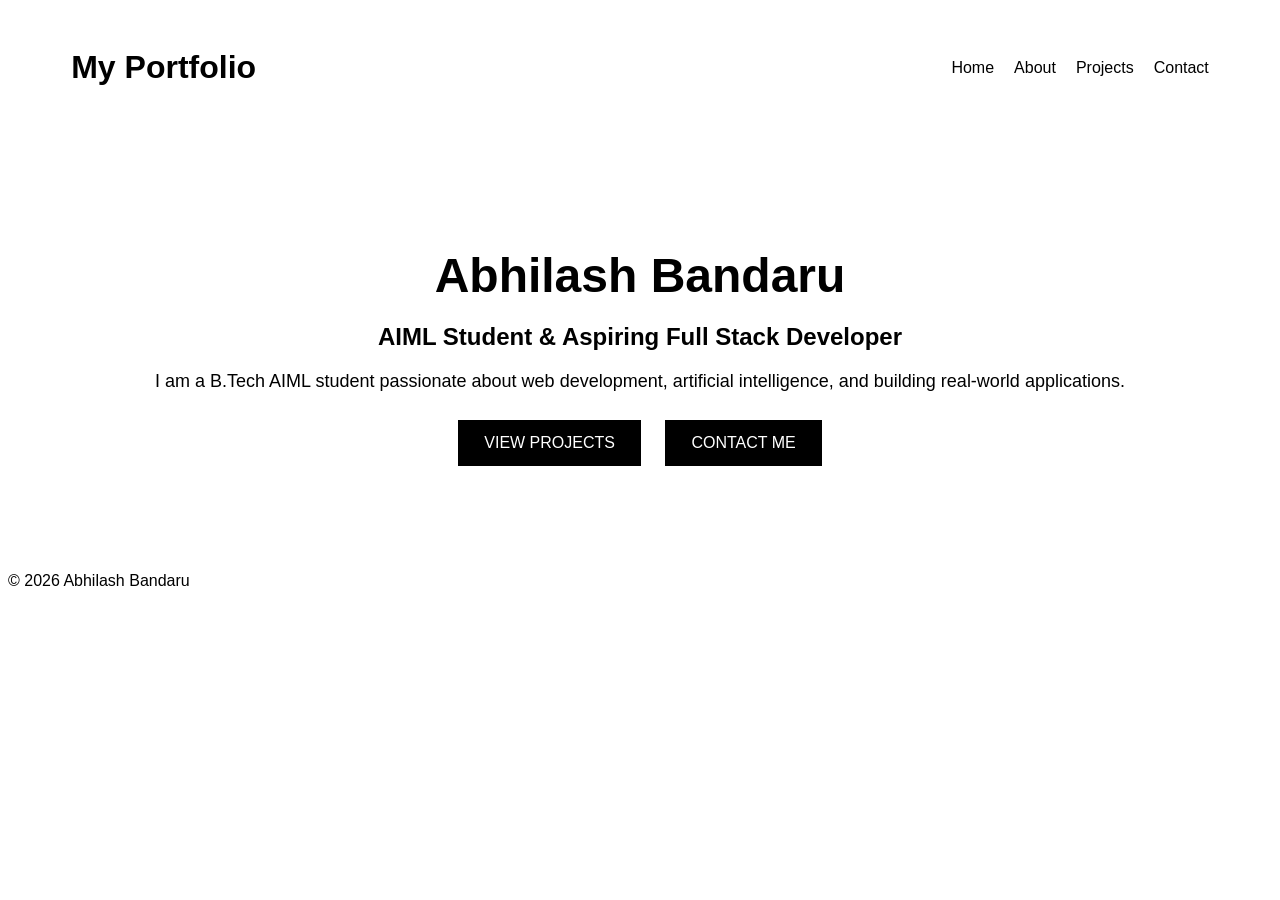
==== frontend/index.html @ 757606c3 "Improve portfolio layout with container" ====
<!DOCTYPE html>
<html lang="en">
<head>
  <meta charset="UTF-8">
  <title>Abhilash's Portfolio</title>
  <link rel="stylesheet" href="style.css">
  
</head>
<body>
  <header>
    
  <h1>My Portfolio</h1>
  <nav style="text-align: center;">
    <ul>
      <li><a href="index.html">Home</a></li>
      <li><a href="about.html">About</a></li>
      <li><a href="projects.html">Projects</a></li>
      <li><a href="contact.html">Contact</a></li>
    </ul>
  </nav>


  </header>
  <main>
    <section id="home" class="container">
        <h1>Abhilash Bandaru</h1>
        <h2>AIML Student & Aspiring Full Stack Developer</h2>
        <p>
    I am a B.Tech AIML student passionate about web development,
    artificial intelligence, and building real-world applications.
</p>
 <a href="projects.html" class="btn"> VIEW PROJECTS</a>

    <a href="contact.html" class="btn">CONTACT ME</a>
    </section>
   
  </main>
  <footer>
    <p>© 2026 Abhilash Bandaru</p>
</footer>
</body>
</html>
---- frontend/style.css ----
/*HOME PAGE */

#home {
    text-align: center;
    padding:80px 20px;

}
#home h1{
    font-size: 48px;
    margin-bottom: 10px;
}
#home h2{
    font-size:24px;
}
#home p{
    font-size: 18px;
}

body {
    font-family: Arial, sans-serif;
}
/* navigation bar*/

 nav ul {

    display: flex;
    gap:20px;
    list-style: none;
    padding: 0;    
    justify-content: center;
    align-items: center;

}
header{
    display:flex;
    justify-content: space-between;
    align-items:center;
     padding: 20px 5%;
}
nav a{
    text-decoration: none;
    color: black;
    transition: 0.3s;
}
nav a:hover {
    color:red;
}

/*ABOUT */

#about {
    padding: 60px 20px;
    text-align: center;
}
#about p {
    max-width: 700px;
    margin: 0 auto 15px;
    line-height: 1.6;
}

/* about-skills*/
#skills {
    padding: 40px 20px;
    text-align: center;
}
.skill-card {
        width: 200px;

    padding: 20px;

    
    border: 1px solid black;
    transition: 0.3s;
}
.skills-container {
    display: flex;
    justify-content: center;
    gap: 20px;
    flex-wrap: wrap;
}
.skill-card:hover {
    transform: translateY(-5px);
}

/* projects*/
#projects{
    padding: 60px 20px;
    text-align: center;
}
.projects-container{
    display: flex;
    gap:25px;
    justify-content: center;
    flex-wrap: wrap;
}
.projects-container article{
    width: 280px;
    padding:20px;
    border: 2px solid black;
    transition: 0.3s;
}
.projects-container article p {
    line-height: 1.6;
}

.projects-container article:hover{
    transform: translateY(-5px);
}

/* resposive design */

@media (max-width: 768px) {

    header {
        flex-direction: column;
    }

    nav ul {
        flex-wrap: wrap;
        gap: 10px;
    }

    #home h1 {
        font-size: 36px;
    }

    .projects-container article {
        width: 100%;
        max-width: 350px;
    }

    .skill-card {
        width: 100%;
        max-width: 250px;
    }

}

/* CONTACT STYLING*/
/* CONTACT STYLING*/
/* CONTACT STYLING*/
/* CONTACT STYLING*/

#contact {
    padding: 60px 20px;
    text-align: center;
}
#contact form{
    max-width: 500px;
    margin: 30px auto;
}
#contact form div {
    margin-bottom: 20px;
}
#contact label {
    display: block;
    margin-bottom: 8px;
    text-align: left;
}
#contact input,
#contact textarea {
    width: 100%;
    padding: 12px;
    font-size: 16px;
    box-sizing: border-box;
}
#contact textarea {
    resize: vertical;
}

#contact input:focus,
#contact textarea:focus {
    outline: 2px solid black;
}


/* BUTTON CLASS*/


.btn {
    display: inline-block;
    padding: 12px 24px;
    margin: 10px;
    background: black;
    color: white;
    border: 2px solid black;
    text-decoration: none;
    cursor: pointer;
    transition: 0.3s;
    font-size: 16px;
}
.btn:hover {
    background: white;
    color: black;
    transform: translateY(-3px);
}

.container {
    width: 90%;
    max-width: 1100px;
    margin: 0 auto;
}
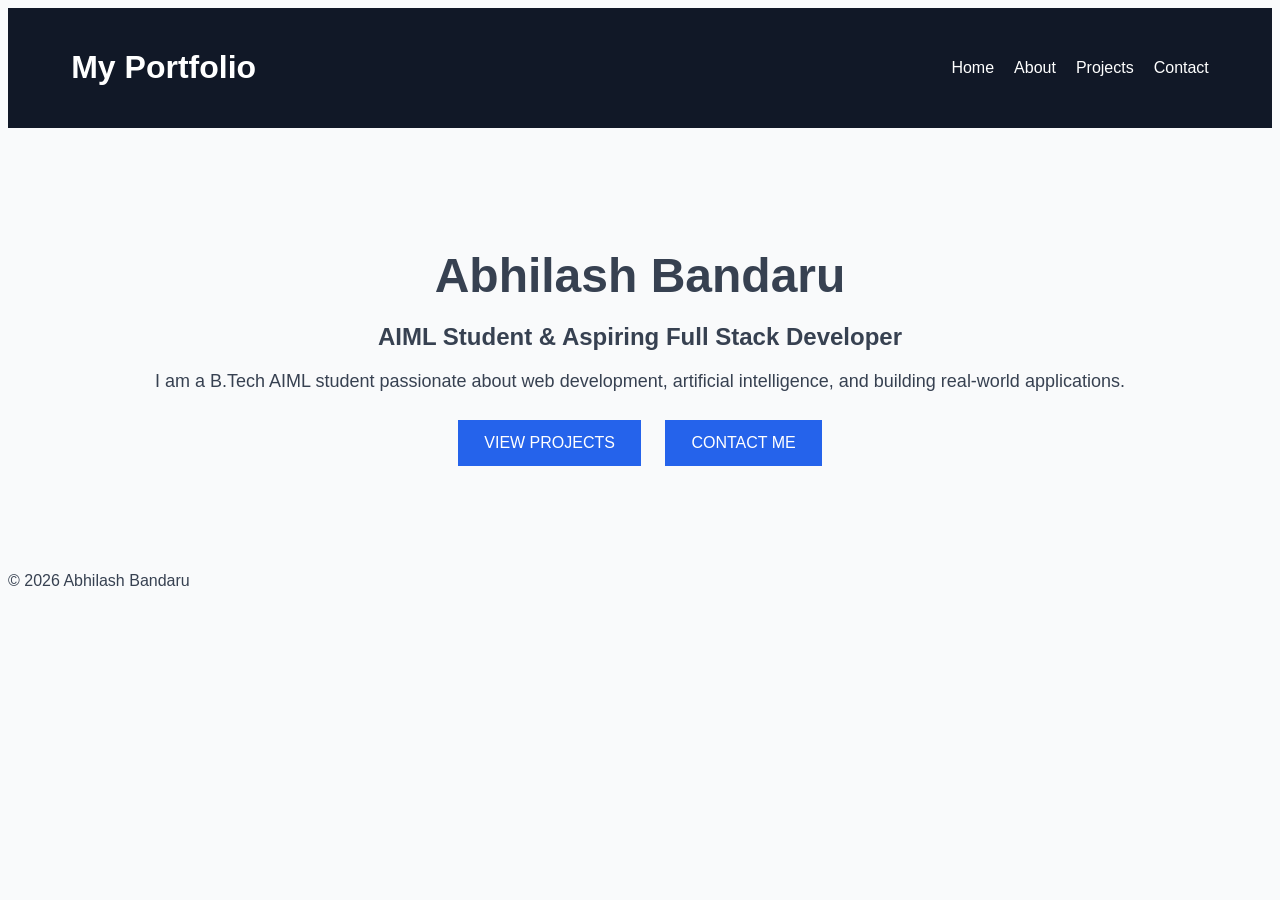
==== commit 47e0b764: "Refine home page styling" ====
--- a/frontend/index.html
+++ b/frontend/index.html
@@ -4,13 +4,11 @@
   <meta charset="UTF-8">
   <title>Abhilash's Portfolio</title>
   <link rel="stylesheet" href="style.css">
-  
 </head>
 <body>
   <header>
-    
   <h1>My Portfolio</h1>
-  <nav style="text-align: center;">
+  <nav>
     <ul>
       <li><a href="index.html">Home</a></li>
       <li><a href="about.html">About</a></li>
@@ -18,8 +16,6 @@
       <li><a href="contact.html">Contact</a></li>
     </ul>
   </nav>
-
-
   </header>
   <main>
     <section id="home" class="container">
@@ -30,10 +26,8 @@
     artificial intelligence, and building real-world applications.
 </p>
  <a href="projects.html" class="btn"> VIEW PROJECTS</a>
-
     <a href="contact.html" class="btn">CONTACT ME</a>
     </section>
-   
   </main>
   <footer>
     <p>© 2026 Abhilash Bandaru</p>
--- a/frontend/style.css
+++ b/frontend/style.css
@@ -1,3 +1,13 @@
+
+
+:root {
+    --primary-color: #2563eb;
+    --dark-color: #111827;
+    --light-color: #f9fafb;
+    --text-color: #374151;
+}
+
+
 
 /*HOME PAGE */
 
@@ -6,19 +16,21 @@
     padding:80px 20px;
 
 }
-#home h1{
+#home h1 {
     font-size: 48px;
     margin-bottom: 10px;
 }
-#home h2{
+#home h2 {
     font-size:24px;
 }
-#home p{
+#home p {
     font-size: 18px;
 }
 
 body {
     font-family: Arial, sans-serif;
+    background: var(--light-color);
+    color: var(--text-color);
 }
 /* navigation bar*/
 
@@ -32,20 +44,25 @@
     align-items: center;
 
 }
-header{
+header {
     display:flex;
     justify-content: space-between;
     align-items:center;
-     padding: 20px 5%;
-}
-nav a{
+    padding: 20px 5%;
+    background: var(--dark-color);
+
+}
+
+header h1 {
+    color: white;
+}
+nav a {
     text-decoration: none;
-    color: black;
+    color: white;
     transition: 0.3s;
 }
 nav a:hover {
-    color:red;
-}
+    color: var(--primary-color);}
 
 /*ABOUT */
 
@@ -84,17 +101,17 @@
 }
 
 /* projects*/
-#projects{
+#projects {
     padding: 60px 20px;
     text-align: center;
 }
-.projects-container{
+.projects-container {
     display: flex;
     gap:25px;
     justify-content: center;
     flex-wrap: wrap;
 }
-.projects-container article{
+.projects-container article {
     width: 280px;
     padding:20px;
     border: 2px solid black;
@@ -104,7 +121,7 @@
     line-height: 1.6;
 }
 
-.projects-container article:hover{
+.projects-container article:hover {
     transform: translateY(-5px);
 }
 
@@ -146,7 +163,7 @@
     padding: 60px 20px;
     text-align: center;
 }
-#contact form{
+#contact form {
     max-width: 500px;
     margin: 30px auto;
 }
@@ -182,17 +199,17 @@
     display: inline-block;
     padding: 12px 24px;
     margin: 10px;
-    background: black;
+    background: var(--primary-color);
     color: white;
-    border: 2px solid black;
+    border: 2px solid var(--primary-color);
     text-decoration: none;
     cursor: pointer;
     transition: 0.3s;
     font-size: 16px;
 }
 .btn:hover {
-    background: white;
-    color: black;
+     background: white;
+    color: var(--primary-color);
     transform: translateY(-3px);
 }
 
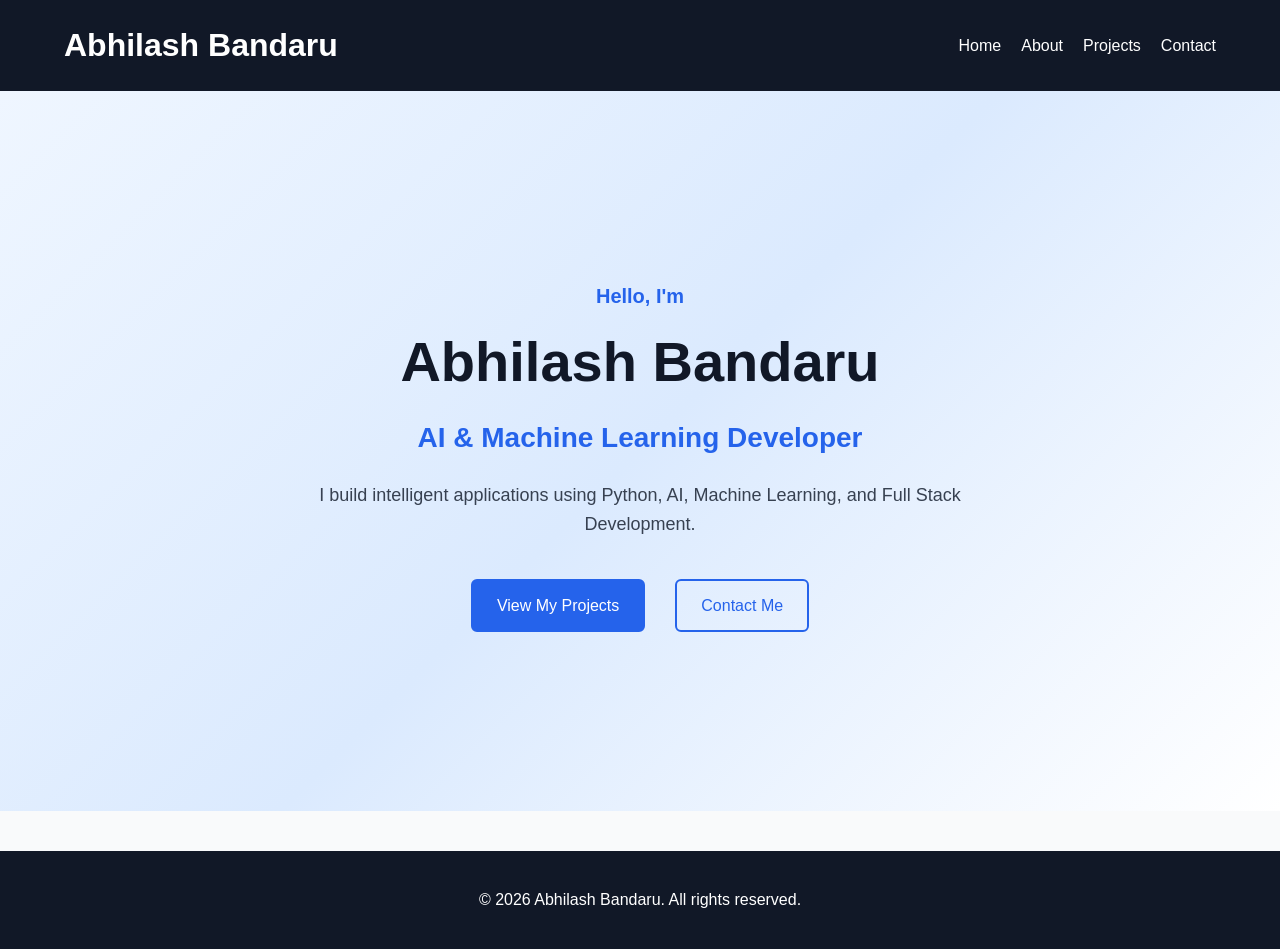
==== commit 6b82c4b1: "Improve portfolio hero section" ====
--- a/frontend/index.html
+++ b/frontend/index.html
@@ -1,36 +1,114 @@
 <!DOCTYPE html>
 <html lang="en">
+
 <head>
-  <meta charset="UTF-8">
-  <title>Abhilash's Portfolio</title>
-  <link rel="stylesheet" href="style.css">
+    <meta charset="UTF-8">
+    <meta name="viewport" content="width=device-width, initial-scale=1.0">
+
+    <title>Abhilash Bandaru | AI Developer</title>
+
+    <link rel="stylesheet" href="style.css">
 </head>
+
 <body>
-  <header>
-  <h1>My Portfolio</h1>
-  <nav>
-    <ul>
-      <li><a href="index.html">Home</a></li>
-      <li><a href="about.html">About</a></li>
-      <li><a href="projects.html">Projects</a></li>
-      <li><a href="contact.html">Contact</a></li>
-    </ul>
-  </nav>
-  </header>
-  <main>
-    <section id="home" class="container">
+
+    <!-- ===============================
+         HEADER
+    ================================ -->
+
+    <header>
+
         <h1>Abhilash Bandaru</h1>
-        <h2>AIML Student & Aspiring Full Stack Developer</h2>
+
+        <nav>
+
+            <ul>
+
+                <li>
+                    <a href="index.html">Home</a>
+                </li>
+
+                <li>
+                    <a href="about.html">About</a>
+                </li>
+
+                <li>
+                    <a href="projects.html">Projects</a>
+                </li>
+
+                <li>
+                    <a href="contact.html">Contact</a>
+                </li>
+
+            </ul>
+
+        </nav>
+
+    </header>
+
+
+    <!-- ===============================
+         HERO SECTION
+    ================================ -->
+
+    <main>
+
+        <section id="home" class="hero">
+
+            <div class="hero-content">
+
+                <p class="hero-intro">
+                    Hello, I'm
+                </p>
+
+                <h1>
+                    Abhilash Bandaru
+                </h1>
+
+                <h2>
+                    AI & Machine Learning Developer
+                </h2>
+
+                <p class="hero-description">
+                    I build intelligent applications using
+                    Python, AI, Machine Learning, and Full Stack
+                    Development.
+                </p>
+
+                <div class="hero-buttons">
+
+                    <a href="projects.html" class="btn">
+                        View My Projects
+                    </a>
+
+                    <a href="contact.html" class="btn btn-outline">
+                        Contact Me
+                    </a>
+
+                </div>
+
+            </div>
+
+        </section>
+
+    </main>
+
+
+    <!-- ===============================
+         FOOTER
+    ================================ -->
+
+    <footer>
+
         <p>
-    I am a B.Tech AIML student passionate about web development,
-    artificial intelligence, and building real-world applications.
-</p>
- <a href="projects.html" class="btn"> VIEW PROJECTS</a>
-    <a href="contact.html" class="btn">CONTACT ME</a>
-    </section>
-  </main>
-  <footer>
-    <p>© 2026 Abhilash Bandaru</p>
-</footer>
+            &copy; 2026 Abhilash Bandaru. All rights reserved.
+        </p>
+
+    </footer>
+
+
+    <script src="script.js"></script>
+
 </body>
-</html>
+
+</html>
--- a/frontend/style.css
+++ b/frontend/style.css
@@ -1,220 +1,408 @@
-
+/* ===============================
+   GLOBAL STYLES
+================================ */
 
 :root {
     --primary-color: #2563eb;
+    --primary-dark: #1d4ed8;
     --dark-color: #111827;
     --light-color: #f9fafb;
+    --white-color: #ffffff;
     --text-color: #374151;
-}
-
-
-
-/*HOME PAGE */
-
-#home {
-    text-align: center;
-    padding:80px 20px;
-
-}
-#home h1 {
-    font-size: 48px;
-    margin-bottom: 10px;
-}
-#home h2 {
-    font-size:24px;
-}
-#home p {
-    font-size: 18px;
+    --border-color: #d1d5db;
+    --shadow: 0 4px 12px rgba(0, 0, 0, 0.08);
+}
+
+* {
+    box-sizing: border-box;
 }
 
 body {
+    margin: 0;
     font-family: Arial, sans-serif;
     background: var(--light-color);
     color: var(--text-color);
-}
-/* navigation bar*/
-
- nav ul {
-
+    line-height: 1.6;
+}
+
+.container {
+    width: 90%;
+    max-width: 1100px;
+    margin: 0 auto;
+}
+
+
+/* ===============================
+   HEADER & NAVIGATION
+================================ */
+
+header {
     display: flex;
-    gap:20px;
+    justify-content: space-between;
+    align-items: center;
+    padding: 20px 5%;
+    background: var(--dark-color);
+}
+
+header h1 {
+    margin: 0;
+    color: var(--white-color);
+}
+
+nav ul {
+    display: flex;
+    gap: 20px;
     list-style: none;
-    padding: 0;    
+    padding: 0;
+    margin: 0;
+}
+
+nav a {
+    text-decoration: none;
+    color: var(--white-color);
+    transition: color 0.3s ease;
+}
+
+nav a:hover {
+    color: var(--primary-color);
+}
+
+
+/* ===============================
+   HOME PAGE / HERO
+================================ */
+
+#home {
+    min-height: 80vh;
+    display: flex;
     justify-content: center;
     align-items: center;
-
-}
-header {
-    display:flex;
-    justify-content: space-between;
-    align-items:center;
-    padding: 20px 5%;
-    background: var(--dark-color);
-
-}
-
-header h1 {
-    color: white;
-}
-nav a {
-    text-decoration: none;
-    color: white;
-    transition: 0.3s;
-}
-nav a:hover {
-    color: var(--primary-color);}
-
-/*ABOUT */
+    text-align: center;
+    padding: 80px 20px;
+
+    background:
+        linear-gradient(
+            135deg,
+            #eff6ff,
+            #dbeafe,
+            #ffffff
+        );
+
+    overflow: hidden;
+}
+
+.hero-content {
+    max-width: 800px;
+    animation: heroFadeIn 1s ease;
+}
+
+.hero-intro {
+    margin-bottom: 5px;
+    font-size: 20px;
+    font-weight: bold;
+    color: var(--primary-color);
+}
+
+#home h1 {
+    margin: 0 0 10px;
+    font-size: 56px;
+    color: var(--dark-color);
+}
+
+#home h2 {
+    margin: 0 0 20px;
+    font-size: 28px;
+    color: var(--primary-color);
+}
+
+.hero-description {
+    max-width: 650px;
+    margin: 0 auto 30px;
+    font-size: 18px;
+}
+
+.hero-buttons {
+    display: flex;
+    justify-content: center;
+    gap: 10px;
+    flex-wrap: wrap;
+}
+
+
+/* ===============================
+   ABOUT PAGE
+================================ */
 
 #about {
     padding: 60px 20px;
     text-align: center;
 }
+
 #about p {
     max-width: 700px;
     margin: 0 auto 15px;
     line-height: 1.6;
 }
 
-/* about-skills*/
+.hidden {
+    display: none;
+}
+
+
+/* ===============================
+   SKILLS
+================================ */
+
 #skills {
-    padding: 40px 20px;
-    text-align: center;
-}
-.skill-card {
-        width: 200px;
-
-    padding: 20px;
-
-    
-    border: 1px solid black;
-    transition: 0.3s;
-}
+    padding: 40px 20px 60px;
+    text-align: center;
+}
+
 .skills-container {
     display: flex;
     justify-content: center;
     gap: 20px;
     flex-wrap: wrap;
 }
+
+.skill-card {
+    width: 200px;
+    padding: 20px;
+    border: 1px solid var(--border-color);
+    border-radius: 8px;
+    background: var(--white-color);
+    box-shadow: var(--shadow);
+    transition: transform 0.3s ease;
+}
+
 .skill-card:hover {
     transform: translateY(-5px);
 }
 
-/* projects*/
+
+/* ===============================
+   PROJECTS
+================================ */
+
 #projects {
     padding: 60px 20px;
     text-align: center;
 }
+
 .projects-container {
-    display: flex;
-    gap:25px;
-    justify-content: center;
-    flex-wrap: wrap;
-}
-.projects-container article {
-    width: 280px;
-    padding:20px;
-    border: 2px solid black;
-    transition: 0.3s;
-}
-.projects-container article p {
-    line-height: 1.6;
-}
-
-.projects-container article:hover {
+    display: grid;
+    grid-template-columns: repeat(3, 1fr);
+    gap: 25px;
+}
+
+.project-card {
+    padding: 20px;
+    border: 1px solid var(--border-color);
+    border-radius: 8px;
+    background: var(--white-color);
+    box-shadow: var(--shadow);
+    transition: transform 0.3s ease, box-shadow 0.3s ease;
+}
+
+.project-card:hover {
     transform: translateY(-5px);
-}
-
-/* resposive design */
-
-@media (max-width: 768px) {
-
-    header {
-        flex-direction: column;
-    }
-
-    nav ul {
-        flex-wrap: wrap;
-        gap: 10px;
-    }
-
-    #home h1 {
-        font-size: 36px;
-    }
-
-    .projects-container article {
-        width: 100%;
-        max-width: 350px;
-    }
-
-    .skill-card {
-        width: 100%;
-        max-width: 250px;
-    }
-
-}
-
-/* CONTACT STYLING*/
-/* CONTACT STYLING*/
-/* CONTACT STYLING*/
-/* CONTACT STYLING*/
-
-#contact {
-    padding: 60px 20px;
-    text-align: center;
-}
-#contact form {
-    max-width: 500px;
-    margin: 30px auto;
-}
-#contact form div {
-    margin-bottom: 20px;
-}
-#contact label {
-    display: block;
-    margin-bottom: 8px;
-    text-align: left;
-}
-#contact input,
-#contact textarea {
-    width: 100%;
-    padding: 12px;
-    font-size: 16px;
-    box-sizing: border-box;
-}
-#contact textarea {
-    resize: vertical;
-}
-
-#contact input:focus,
-#contact textarea:focus {
-    outline: 2px solid black;
-}
-
-
-/* BUTTON CLASS*/
-
+    box-shadow: 0 8px 18px rgba(0, 0, 0, 0.12);
+}
+
+
+/* ===============================
+   BUTTON
+================================ */
 
 .btn {
     display: inline-block;
     padding: 12px 24px;
     margin: 10px;
     background: var(--primary-color);
-    color: white;
+    color: var(--white-color);
     border: 2px solid var(--primary-color);
+    border-radius: 6px;
     text-decoration: none;
     cursor: pointer;
-    transition: 0.3s;
+    transition: 0.3s ease;
     font-size: 16px;
 }
+
 .btn:hover {
-     background: white;
+    background: var(--white-color);
     color: var(--primary-color);
     transform: translateY(-3px);
 }
-
-.container {
-    width: 90%;
-    max-width: 1100px;
-    margin: 0 auto;
+.btn-outline {
+    background: transparent;
+    color: var(--primary-color);
+}
+
+.btn-outline:hover {
+    background: var(--primary-color);
+    color: var(--white-color);
+}
+
+/* ===============================
+   CONTACT FORM
+================================ */
+
+#contact {
+    padding: 60px 20px;
+    text-align: center;
+}
+
+#contact form {
+    max-width: 500px;
+    margin: 30px auto;
+}
+
+#contact form div {
+    margin-bottom: 20px;
+}
+
+#contact label {
+    display: block;
+    margin-bottom: 8px;
+    text-align: left;
+    font-weight: bold;
+}
+
+#contact input,
+#contact textarea {
+    width: 100%;
+    padding: 12px;
+    border: 1px solid var(--border-color);
+    border-radius: 6px;
+    font-size: 16px;
+    font-family: inherit;
+}
+
+#contact textarea {
+    min-height: 150px;
+    resize: vertical;
+}
+
+#contact input:focus,
+#contact textarea:focus {
+    outline: 2px solid var(--primary-color);
+    border-color: var(--primary-color);
+}
+
+
+/* ===============================
+   FORM MESSAGES
+================================ */
+
+#name-error,
+#email-error,
+#message-error {
+    margin: 5px 0 0;
+    text-align: left;
+    font-size: 14px;
+}
+
+#form-success {
+    font-weight: bold;
+}
+
+
+/* ===============================
+   FOOTER
+================================ */
+
+footer {
+    text-align: center;
+    padding: 20px;
+    background: var(--dark-color);
+    color: var(--white-color);
+    margin-top: 40px;
+}
+/* ===============================
+   HERO ANIMATION
+================================ */
+
+@keyframes heroFadeIn {
+
+    from {
+        opacity: 0;
+        transform: translateY(30px);
+    }
+
+    to {
+        opacity: 1;
+        transform: translateY(0);
+    }
+
+}
+
+/* ===============================
+   RESPONSIVE DESIGN
+================================ */
+
+@media (max-width: 768px) {
+
+    header {
+        flex-direction: column;
+        gap: 15px;
+    }
+
+    nav ul {
+        flex-wrap: wrap;
+        justify-content: center;
+        gap: 10px;
+    }
+
+   #home {
+    min-height: 75vh;
+    padding: 60px 20px;
+}
+
+#home h1 {
+    font-size: 38px;
+}
+
+#home h2 {
+    font-size: 22px;
+}
+
+.hero-description {
+    font-size: 16px;
+}
+
+.hero-buttons {
+    flex-direction: column;
+    align-items: center;
+}
+
+.hero-buttons .btn {
+    width: 220px;
+}
+
+    .skill-card {
+        width: 100%;
+        max-width: 300px;
+    }
+
+    .projects-container {
+        grid-template-columns: 1fr;
+    }
+
+}
+/* ===============================
+   REDUCED MOTION
+================================ */
+
+@media (prefers-reduced-motion: reduce) {
+
+    .hero-content {
+        animation: none;
+    }
+
+    .btn,
+    .skill-card,
+    .project-card {
+        transition: none;
+    }
+
 }
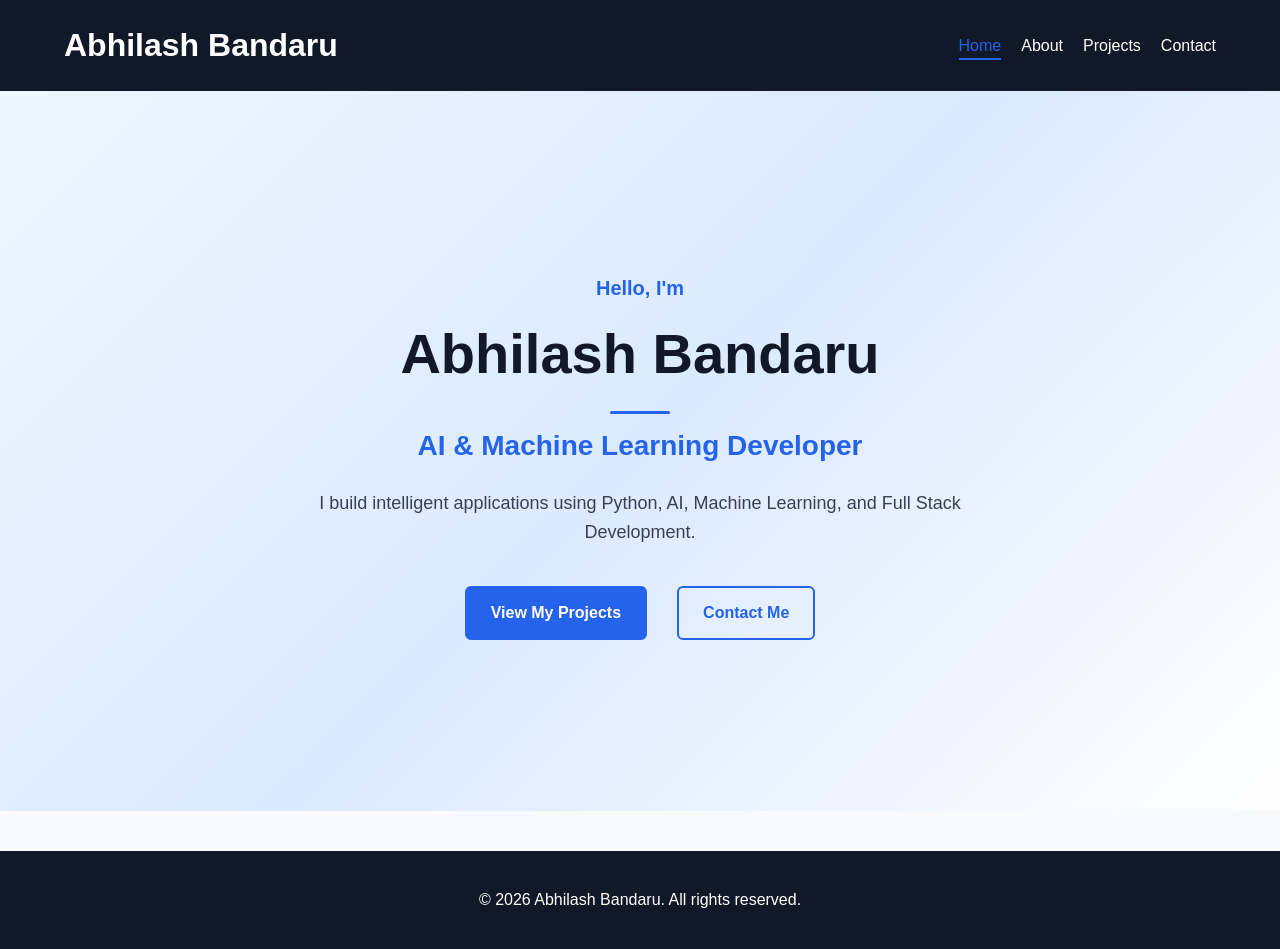
==== commit 9f9d3c14: "Add active navigation state" ====
--- a/frontend/index.html
+++ b/frontend/index.html
@@ -18,34 +18,42 @@
 
     <header>
 
-        <h1>Abhilash Bandaru</h1>
+    <h1>Abhilash Bandaru</h1>
 
-        <nav>
+    <button
+        id="menu-button"
+        class="menu-button"
+        aria-label="Open navigation menu"
+        aria-expanded="false"
+    >
+        ☰
+    </button>
 
-            <ul>
+    <nav id="main-nav">
 
-                <li>
-                    <a href="index.html">Home</a>
-                </li>
+        <ul>
 
-                <li>
-                    <a href="about.html">About</a>
-                </li>
+            <li>
+                <a href="index.html" class="active">Home</a>
+            </li>
 
-                <li>
-                    <a href="projects.html">Projects</a>
-                </li>
+            <li>
+                <a href="about.html">About</a>
+            </li>
 
-                <li>
-                    <a href="contact.html">Contact</a>
-                </li>
+            <li>
+                <a href="projects.html">Projects</a>
+            </li>
 
-            </ul>
+            <li>
+                <a href="contact.html">Contact</a>
+            </li>
 
-        </nav>
+        </ul>
 
-    </header>
+    </nav>
 
+</header>
 
     <!-- ===============================
          HERO SECTION
--- a/frontend/style.css
+++ b/frontend/style.css
@@ -30,6 +30,25 @@
     max-width: 1100px;
     margin: 0 auto;
 }
+/* ===============================
+   SECTION HEADINGS
+================================ */
+
+section h1 {
+    margin-bottom: 15px;
+    font-size: 36px;
+    color: var(--dark-color);
+}
+
+section h1::after {
+    content: "";
+    display: block;
+    width: 60px;
+    height: 3px;
+    margin: 12px auto 0;
+    background: var(--primary-color);
+    border-radius: 3px;
+}
 
 
 /* ===============================
@@ -58,15 +77,49 @@
 }
 
 nav a {
+    position: relative;
     text-decoration: none;
     color: var(--white-color);
     transition: color 0.3s ease;
 }
 
+nav a::after {
+    content: "";
+    position: absolute;
+    left: 0;
+    bottom: -6px;
+    width: 0;
+    height: 2px;
+    background: var(--primary-color);
+    transition: width 0.3s ease;
+}
+
 nav a:hover {
     color: var(--primary-color);
 }
 
+nav a:hover::after {
+    width: 100%;
+}
+nav a.active {
+    color: var(--primary-color);
+}
+
+nav a.active::after {
+    width: 100%;
+}
+.menu-button {
+    display: none;
+
+    background: transparent;
+    border: none;
+
+    color: var(--white-color);
+
+    font-size: 28px;
+
+    cursor: pointer;
+}
 
 /* ===============================
    HOME PAGE / HERO
@@ -167,18 +220,34 @@
 
 .skill-card {
     width: 200px;
-    padding: 20px;
+    padding: 25px 20px;
+
     border: 1px solid var(--border-color);
-    border-radius: 8px;
+    border-radius: 10px;
+
     background: var(--white-color);
     box-shadow: var(--shadow);
-    transition: transform 0.3s ease;
+
+    transition:
+        transform 0.3s ease,
+        box-shadow 0.3s ease;
+}
+
+.skill-card h3 {
+    margin-top: 0;
+    margin-bottom: 10px;
+    color: var(--dark-color);
+}
+
+.skill-card p {
+    margin: 0;
+    font-size: 15px;
 }
 
 .skill-card:hover {
-    transform: translateY(-5px);
-}
-
+    transform: translateY(-7px);
+    box-shadow: 0 10px 22px rgba(0, 0, 0, 0.12);
+}
 
 /* ===============================
    PROJECTS
@@ -195,18 +264,54 @@
     gap: 25px;
 }
 
-.project-card {
-    padding: 20px;
+..project-card {
+    position: relative;
+
+    padding: 25px;
+
     border: 1px solid var(--border-color);
-    border-radius: 8px;
+    border-radius: 10px;
+
     background: var(--white-color);
     box-shadow: var(--shadow);
-    transition: transform 0.3s ease, box-shadow 0.3s ease;
+
+    overflow: hidden;
+
+    transition:
+        transform 0.3s ease,
+        box-shadow 0.3s ease;
+}
+
+.project-card::before {
+    content: "";
+
+    position: absolute;
+
+    top: 0;
+    left: 0;
+
+    width: 100%;
+    height: 4px;
+
+    background: var(--primary-color);
+}
+
+.project-card h2 {
+    margin-top: 10px;
+    margin-bottom: 12px;
+
+    color: var(--dark-color);
+}
+
+.project-card p {
+    margin-bottom: 10px;
 }
 
 .project-card:hover {
-    transform: translateY(-5px);
-    box-shadow: 0 8px 18px rgba(0, 0, 0, 0.12);
+    transform: translateY(-8px);
+
+    box-shadow:
+        0 12px 25px rgba(0, 0, 0, 0.15);
 }
 
 
@@ -216,22 +321,37 @@
 
 .btn {
     display: inline-block;
+
     padding: 12px 24px;
     margin: 10px;
+
     background: var(--primary-color);
     color: var(--white-color);
+
     border: 2px solid var(--primary-color);
     border-radius: 6px;
+
     text-decoration: none;
     cursor: pointer;
-    transition: 0.3s ease;
+
     font-size: 16px;
+    font-weight: bold;
+
+    transition:
+        background 0.3s ease,
+        color 0.3s ease,
+        transform 0.3s ease,
+        box-shadow 0.3s ease;
 }
 
 .btn:hover {
     background: var(--white-color);
     color: var(--primary-color);
+
     transform: translateY(-3px);
+
+    box-shadow:
+        0 5px 12px rgba(0, 0, 0, 0.12);
 }
 .btn-outline {
     background: transparent;
@@ -387,6 +507,30 @@
     .projects-container {
         grid-template-columns: 1fr;
     }
+.menu-button {
+        display: block;
+    }
+
+    header {
+        position: relative;
+    }
+
+    header nav {
+        display: none;
+        width: 100%;
+    }
+
+    header nav.active {
+        display: block;
+    }
+
+    nav ul {
+        flex-direction: column;
+        align-items: center;
+        gap: 15px;
+    }
+
+    
 
 }
 /* ===============================
@@ -405,4 +549,13 @@
         transition: none;
     }
 
+}
+/* ===============================
+   KEYBOARD FOCUS
+================================ */
+
+nav a:focus-visible,
+.btn:focus-visible {
+    outline: 3px solid var(--primary-color);
+    outline-offset: 4px;
 }
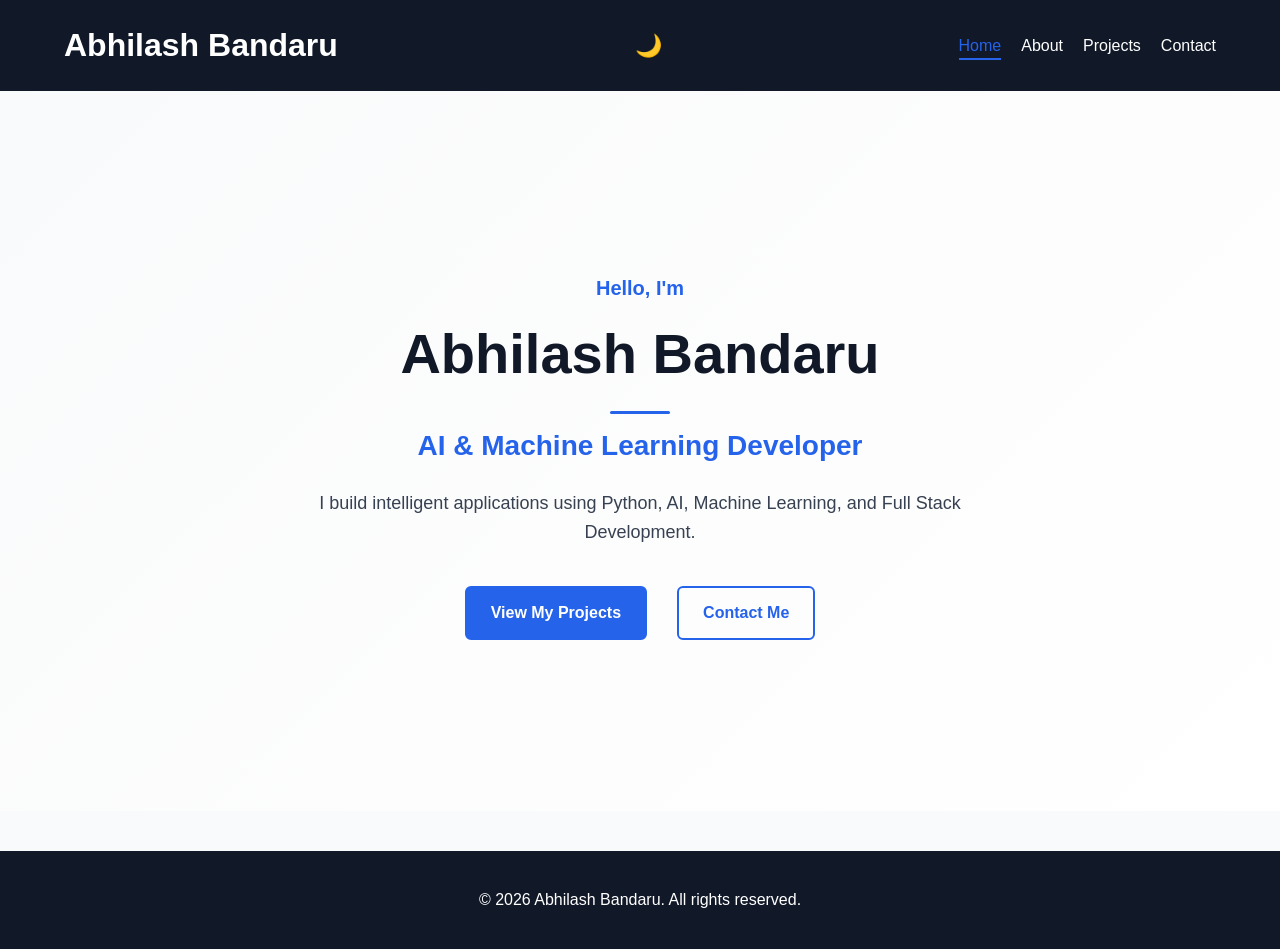
==== commit 7d22d81b: "Add scroll to top button" ====
--- a/frontend/index.html
+++ b/frontend/index.html
@@ -28,6 +28,13 @@
     >
         ☰
     </button>
+    <button
+    id="theme-button"
+    class="theme-button"
+    aria-label="Switch to dark mode"
+>
+    🌙
+</button>
 
     <nav id="main-nav">
 
@@ -100,7 +107,13 @@
         </section>
 
     </main>
-
+    <button
+    id="scroll-top-button"
+    class="scroll-top-button"
+    aria-label="Scroll to top"
+>
+    ↑
+</button>
 
     <!-- ===============================
          FOOTER
--- a/frontend/style.css
+++ b/frontend/style.css
@@ -9,8 +9,15 @@
     --light-color: #f9fafb;
     --white-color: #ffffff;
     --text-color: #374151;
-    --border-color: #d1d5db;
+    --border-color: #9ca3af;
     --shadow: 0 4px 12px rgba(0, 0, 0, 0.08);
+}
+body.dark-theme {
+    --dark-color: #f9fafb;
+    --light-color: #111827;
+    --white-color: #1f2937;
+    --text-color: #e5e7eb;
+    --border-color: #4b5563;
 }
 
 * {
@@ -120,6 +127,29 @@
 
     cursor: pointer;
 }
+.theme-button {
+    background: transparent;
+    border: none;
+
+    color: var(--white-color);
+
+    font-size: 22px;
+
+    cursor: pointer;
+
+    padding: 5px;
+
+    transition: transform 0.3s ease;
+}
+
+.theme-button:hover {
+    transform: rotate(20deg);
+}
+
+.theme-button:focus-visible {
+    outline: 3px solid var(--primary-color);
+    outline-offset: 4px;
+}
 
 /* ===============================
    HOME PAGE / HERO
@@ -136,9 +166,8 @@
     background:
         linear-gradient(
             135deg,
-            #eff6ff,
-            #dbeafe,
-            #ffffff
+            var(--light-color),
+            var(--white-color)
         );
 
     overflow: hidden;
@@ -181,7 +210,6 @@
     flex-wrap: wrap;
 }
 
-
 /* ===============================
    ABOUT PAGE
 ================================ */
@@ -264,7 +292,7 @@
     gap: 25px;
 }
 
-..project-card {
+.project-card {
     position: relative;
 
     padding: 25px;
@@ -530,8 +558,9 @@
         gap: 15px;
     }
 
-    
-
+.theme-button {
+    display: block;
+} 
 }
 /* ===============================
    REDUCED MOTION
@@ -558,4 +587,67 @@
 .btn:focus-visible {
     outline: 3px solid var(--primary-color);
     outline-offset: 4px;
+}
+/* ===============================
+   SCROLL TO TOP BUTTON
+================================ */
+
+/* ===============================
+   SCROLL TO TOP BUTTON
+================================ */
+
+.scroll-top-button {
+
+    position: fixed;
+
+    right: 25px;
+    bottom: 25px;
+
+    width: 50px;
+    height: 50px;
+
+    border: none;
+    border-radius: 8px;
+
+    background: var(--primary-color);
+    color: var(--white-color);
+
+    font-size: 24px;
+    font-weight: bold;
+
+    cursor: pointer;
+
+    display: none;
+
+    box-shadow: 0 4px 15px rgba(0, 0, 0, 0.3);
+
+    z-index: 1000;
+
+    transition:
+        transform 0.3s ease,
+        background 0.3s ease;
+}
+
+
+.scroll-top-button.show {
+
+    display: block;
+
+}
+
+
+.scroll-top-button:hover {
+
+    transform: translateY(-5px);
+
+    background: var(--primary-dark);
+
+}
+
+
+.scroll-top-button:focus-visible {
+
+    outline: 3px solid var(--primary-color);
+    outline-offset: 4px;
+
 }
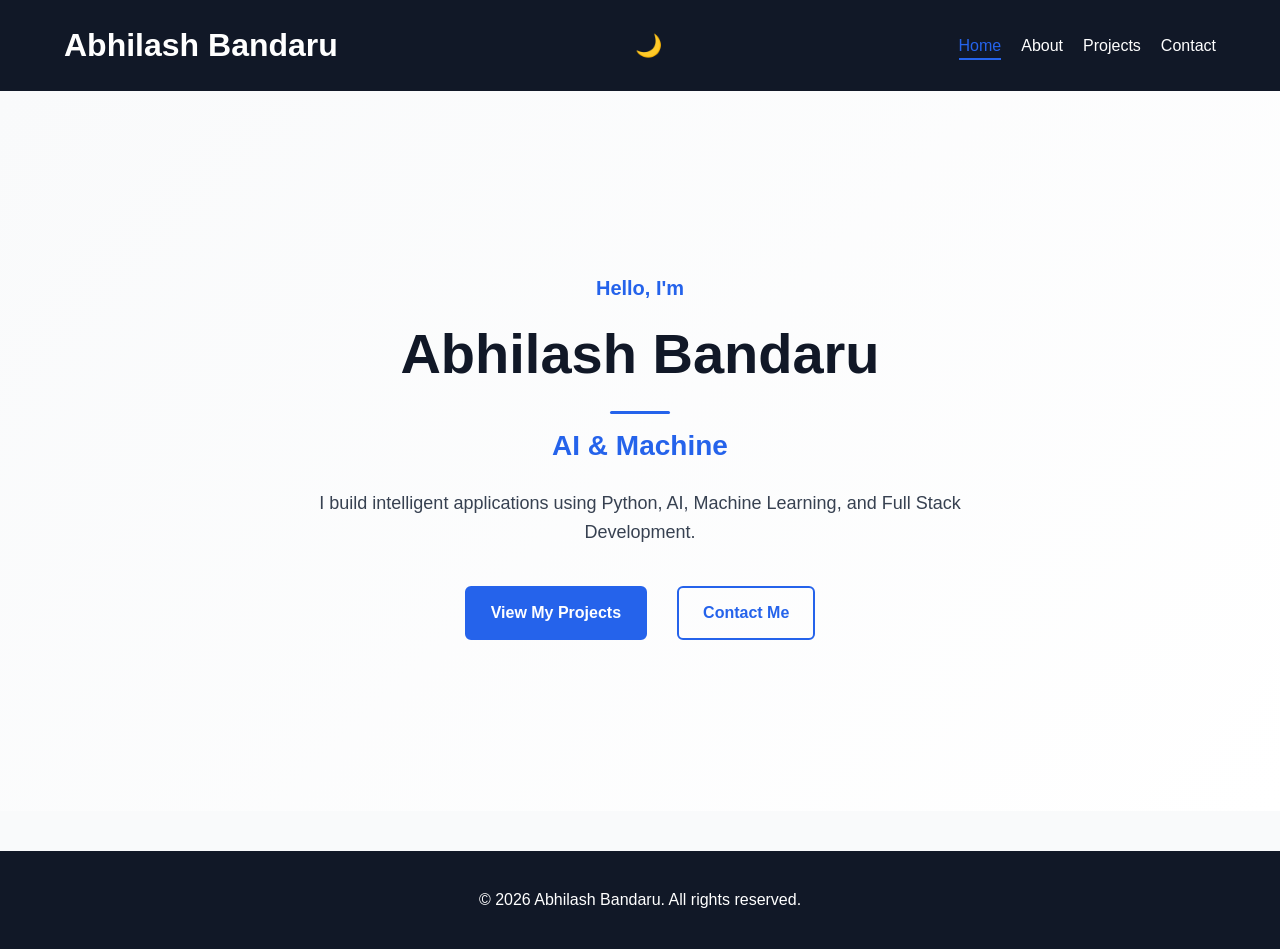
==== commit a232f155: "Add typing animation to hero" ====
--- a/frontend/index.html
+++ b/frontend/index.html
@@ -80,9 +80,7 @@
                     Abhilash Bandaru
                 </h1>
 
-                <h2>
-                    AI & Machine Learning Developer
-                </h2>
+                <h2 id="typing-text"></h2>
 
                 <p class="hero-description">
                     I build intelligent applications using
--- a/frontend/style.css
+++ b/frontend/style.css
@@ -37,6 +37,9 @@
     max-width: 1100px;
     margin: 0 auto;
 }
+html {
+    scroll-behavior: smooth;
+}
 /* ===============================
    SECTION HEADINGS
 ================================ */
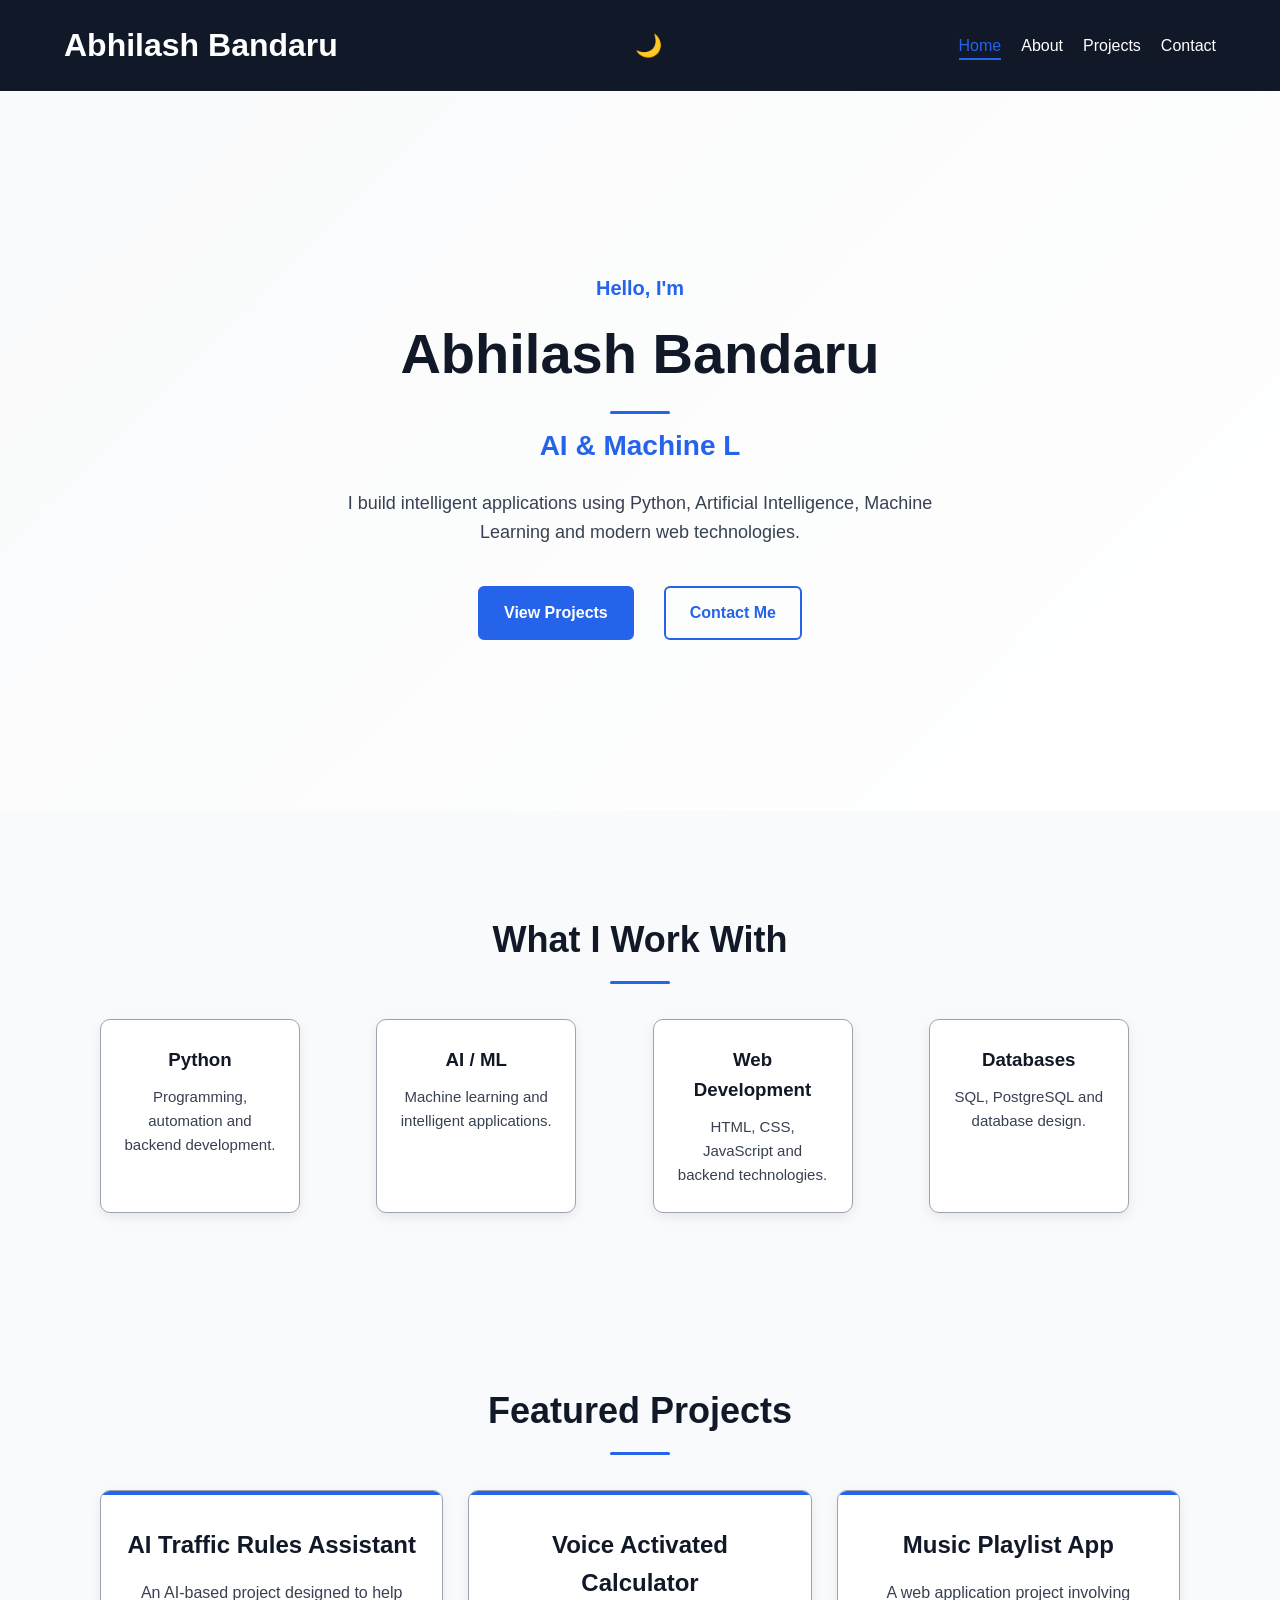
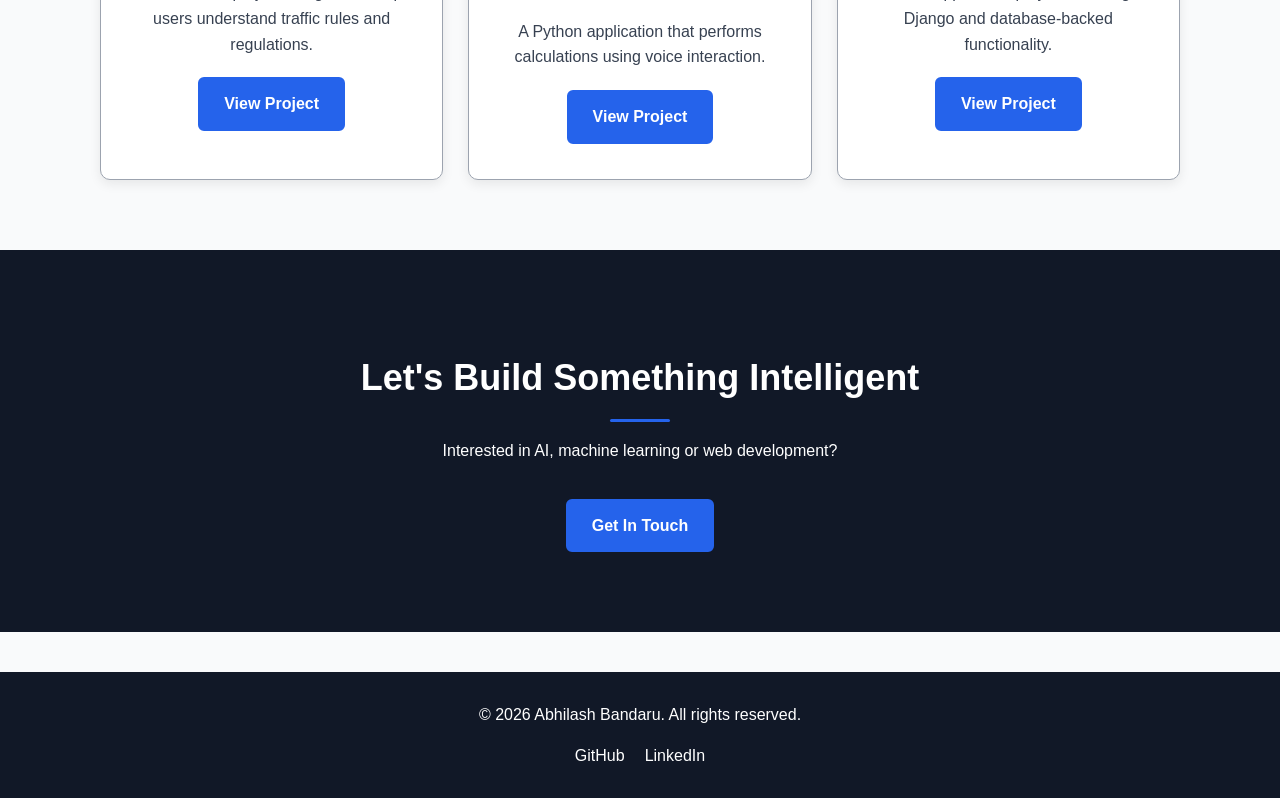
==== commit 734ef439: "complete frontend portfolio" ====
--- a/frontend/index.html
+++ b/frontend/index.html
@@ -6,6 +6,14 @@
     <meta name="viewport" content="width=device-width, initial-scale=1.0">
 
     <title>Abhilash Bandaru | AI Developer</title>
+    <title>
+    Abhilash Bandaru | AI & Machine Learning Developer
+</title>
+
+<meta
+    name="description"
+    content="Abhilash Bandaru's developer portfolio showcasing AI, machine learning, Python and web development projects."
+>
 
     <link rel="stylesheet" href="style.css">
 </head>
@@ -68,43 +76,210 @@
 
     <main>
 
-        <section id="home" class="hero">
-
-            <div class="hero-content">
-
-                <p class="hero-intro">
-                    Hello, I'm
-                </p>
-
-                <h1>
-                    Abhilash Bandaru
-                </h1>
-
-                <h2 id="typing-text"></h2>
-
-                <p class="hero-description">
-                    I build intelligent applications using
-                    Python, AI, Machine Learning, and Full Stack
-                    Development.
-                </p>
-
-                <div class="hero-buttons">
-
-                    <a href="projects.html" class="btn">
-                        View My Projects
+    <!-- HERO SECTION -->
+
+    <section id="home">
+
+        <div class="hero-content">
+
+            <p class="hero-intro">
+                Hello, I'm
+            </p>
+
+            <h1>
+                Abhilash Bandaru
+            </h1>
+
+            <h2 id="typing-text"></h2>
+
+            <p class="hero-description">
+                I build intelligent applications using
+                Python, Artificial Intelligence,
+                Machine Learning and modern web technologies.
+            </p>
+
+            <div class="hero-buttons">
+
+                <a
+                    href="projects.html"
+                    class="btn"
+                >
+                    View Projects
+                </a>
+
+                <a
+                    href="contact.html"
+                    class="btn btn-outline"
+                >
+                    Contact Me
+                </a>
+
+            </div>
+
+        </div>
+
+    </section>
+
+
+    <!-- SKILLS PREVIEW -->
+
+    <section id="skills-preview">
+
+        <div class="container">
+
+            <h1>What I Work With</h1>
+
+            <div class="skills-grid">
+
+                <div class="skill-card">
+
+                    <h3>Python</h3>
+
+                    <p>
+                        Programming, automation and backend development.
+                    </p>
+
+                </div>
+
+
+                <div class="skill-card">
+
+                    <h3>AI / ML</h3>
+
+                    <p>
+                        Machine learning and intelligent applications.
+                    </p>
+
+                </div>
+
+
+                <div class="skill-card">
+
+                    <h3>Web Development</h3>
+
+                    <p>
+                        HTML, CSS, JavaScript and backend technologies.
+                    </p>
+
+                </div>
+
+
+                <div class="skill-card">
+
+                    <h3>Databases</h3>
+
+                    <p>
+                        SQL, PostgreSQL and database design.
+                    </p>
+
+                </div>
+
+            </div>
+
+        </div>
+
+    </section>
+
+
+    <!-- FEATURED PROJECTS -->
+
+    <section id="featured-projects">
+
+        <div class="container">
+
+            <h1>Featured Projects</h1>
+
+            <div class="projects-grid">
+
+                <article class="project-card">
+
+                    <h2>AI Traffic Rules Assistant</h2>
+
+                    <p>
+                        An AI-based project designed to help
+                        users understand traffic rules and
+                        regulations.
+                    </p>
+
+                    <a
+                        href="projects.html"
+                        class="btn"
+                    >
+                        View Project
                     </a>
 
-                    <a href="contact.html" class="btn btn-outline">
-                        Contact Me
+                </article>
+
+
+                <article class="project-card">
+
+                    <h2>Voice Activated Calculator</h2>
+
+                    <p>
+                        A Python application that performs
+                        calculations using voice interaction.
+                    </p>
+
+                    <a
+                        href="projects.html"
+                        class="btn"
+                    >
+                        View Project
                     </a>
 
-                </div>
+                </article>
+
+
+                <article class="project-card">
+
+                    <h2>Music Playlist App</h2>
+
+                    <p>
+                        A web application project involving
+                        Django and database-backed functionality.
+                    </p>
+
+                    <a
+                        href="projects.html"
+                        class="btn"
+                    >
+                        View Project
+                    </a>
+
+                </article>
 
             </div>
 
-        </section>
-
-    </main>
+        </div>
+
+    </section>
+
+
+    <!-- CALL TO ACTION -->
+
+    <section id="home-cta">
+
+        <div class="container">
+
+            <h1>Let's Build Something Intelligent</h1>
+
+            <p>
+                Interested in AI, machine learning or
+                web development?
+            </p>
+
+            <a
+                href="contact.html"
+                class="btn"
+            >
+                Get In Touch
+            </a>
+
+        </div>
+
+    </section>
+
+</main>
     <button
     id="scroll-top-button"
     class="scroll-top-button"
@@ -119,12 +294,36 @@
 
     <footer>
 
+    <div class="container">
+
         <p>
-            &copy; 2026 Abhilash Bandaru. All rights reserved.
+            © 2026 Abhilash Bandaru.
+            All rights reserved.
         </p>
 
-    </footer>
-
+        <div class="footer-links">
+
+            <a
+                href="https://github.com/"
+                target="_blank"
+                rel="noopener noreferrer"
+            >
+                GitHub
+            </a>
+
+            <a
+                href="#"
+                target="_blank"
+                rel="noopener noreferrer"
+            >
+                LinkedIn
+            </a>
+
+        </div>
+
+    </div>
+
+</footer>
 
     <script src="script.js"></script>
 
--- a/frontend/style.css
+++ b/frontend/style.css
@@ -19,9 +19,26 @@
     --text-color: #e5e7eb;
     --border-color: #4b5563;
 }
+body.dark-theme #contact input,
+body.dark-theme #contact textarea {
+    background: var(--white-color);
+    color: var(--text-color);
+}
+
+body.dark-theme #contact input::placeholder,
+body.dark-theme #contact textarea::placeholder {
+    color: #9ca3af;
+}
 
 * {
     box-sizing: border-box;
+}
+html {
+    scroll-behavior: smooth;
+}
+
+body {
+    overflow-x: hidden;
 }
 
 body {
@@ -36,6 +53,7 @@
     width: 90%;
     max-width: 1100px;
     margin: 0 auto;
+    padding: 0 10px;
 }
 html {
     scroll-behavior: smooth;
@@ -250,7 +268,9 @@
 }
 
 .skill-card {
-    width: 200px;
+    width: 100%;
+    max-width: 200px;
+
     padding: 25px 20px;
 
     border: 1px solid var(--border-color);
@@ -263,7 +283,6 @@
         transform 0.3s ease,
         box-shadow 0.3s ease;
 }
-
 .skill-card h3 {
     margin-top: 0;
     margin-bottom: 10px;
@@ -297,7 +316,7 @@
 
 .project-card {
     position: relative;
-
+    width: 100%;
     padding: 25px;
 
     border: 1px solid var(--border-color);
@@ -564,6 +583,87 @@
 .theme-button {
     display: block;
 } 
+section h1 {
+    font-size: 30px;
+}
+
+#contact {
+    padding: 50px 15px;
+}
+
+#contact form {
+    width: 100%;
+}
+
+.project-card {
+    padding: 20px;
+}
+
+.skill-card {
+    max-width: 100%;
+}
+.skills-grid,
+.projects-grid {
+    grid-template-columns: 1fr;
+}
+}
+@media (max-width: 480px) {
+
+    header {
+        padding: 15px 20px;
+    }
+
+    header h1 {
+        font-size: 22px;
+    }
+
+    #home {
+        padding: 50px 15px;
+    }
+
+    #home h1 {
+        font-size: 32px;
+    }
+
+    #home h2 {
+        font-size: 20px;
+    }
+
+    .hero-description {
+        font-size: 15px;
+    }
+
+    .hero-buttons .btn {
+        width: 200px;
+    }
+
+    section h1 {
+        font-size: 27px;
+    }
+
+    #contact input,
+    #contact textarea {
+        font-size: 15px;
+    }
+
+    .scroll-top-button {
+        right: 15px;
+        bottom: 15px;
+        width: 45px;
+        height: 45px;
+        font-size: 20px;
+    }
+}
+@media (max-width: 900px) {
+
+    .skills-grid {
+        grid-template-columns: repeat(2, 1fr);
+    }
+
+    .projects-grid {
+        grid-template-columns: repeat(2, 1fr);
+    }
+
 }
 /* ===============================
    REDUCED MOTION
@@ -580,7 +680,9 @@
     .project-card {
         transition: none;
     }
-
+main {
+    animation: none;
+}
 }
 /* ===============================
    KEYBOARD FOCUS
@@ -591,9 +693,6 @@
     outline: 3px solid var(--primary-color);
     outline-offset: 4px;
 }
-/* ===============================
-   SCROLL TO TOP BUTTON
-================================ */
 
 /* ===============================
    SCROLL TO TOP BUTTON
@@ -653,4 +752,141 @@
     outline: 3px solid var(--primary-color);
     outline-offset: 4px;
 
+}
+/* ===============================
+   HOME ADDITIONAL SECTIONS
+================================ */
+
+#skills-preview,
+#featured-projects,
+#home-cta {
+    padding: 70px 20px;
+    text-align: center;
+}
+
+.skills-grid,
+.projects-grid {
+    display: grid;
+    grid-template-columns: repeat(4, 1fr);
+    gap: 25px;
+    margin-top: 35px;
+}
+
+.projects-grid {
+    grid-template-columns: repeat(3, 1fr);
+}
+
+#home-cta {
+    background: var(--dark-color);
+    color: var(--white-color);
+}
+
+#home-cta h1 {
+    color: var(--white-color);
+}
+
+#home-cta p {
+    margin-bottom: 25px;
+}
+/* ===============================
+   PROJECT INFORMATION
+================================ */
+
+.project-category {
+    display: inline-block;
+    margin-bottom: 10px;
+
+    font-size: 13px;
+    font-weight: bold;
+
+    color: var(--primary-color);
+    text-transform: uppercase;
+    letter-spacing: 0.5px;
+}
+
+.section-description {
+    max-width: 700px;
+    margin: 0 auto 30px;
+}
+
+.project-buttons {
+    margin-top: 20px;
+}
+/* ===============================
+   FORM MESSAGES
+================================ */
+
+#contact small {
+    display: block;
+    margin-top: 5px;
+    color: #dc2626;
+    text-align: left;
+}
+
+#form-success {
+    margin-top: 15px;
+    font-weight: bold;
+    color: #16a34a;
+}
+/* ===============================
+   FOOTER
+================================ */
+
+footer {
+    padding: 30px 20px;
+    background: var(--dark-color);
+    color: var(--white-color);
+    text-align: center;
+}
+
+footer p {
+    margin: 0 0 15px;
+}
+
+.footer-links {
+    display: flex;
+    justify-content: center;
+    gap: 20px;
+}
+
+.footer-links a {
+    color: var(--white-color);
+    text-decoration: none;
+    transition: color 0.3s ease;
+}
+
+.footer-links a:hover {
+    color: var(--primary-color);
+}
+/* ===============================
+   ACCESSIBILITY
+================================ */
+
+a:focus-visible,
+button:focus-visible,
+input:focus-visible,
+textarea:focus-visible {
+    outline: 3px solid var(--primary-color);
+    outline-offset: 3px;
+}
+/* ===============================
+   PAGE ENTRANCE
+================================ */
+
+main {
+    animation: pageFadeIn 0.5s ease;
+}
+
+@keyframes pageFadeIn {
+
+    from {
+        opacity: 0;
+        transform: translateY(10px);
+    }
+
+    to {
+        opacity: 1;
+        transform: translateY(0);
+    }
+
 }
